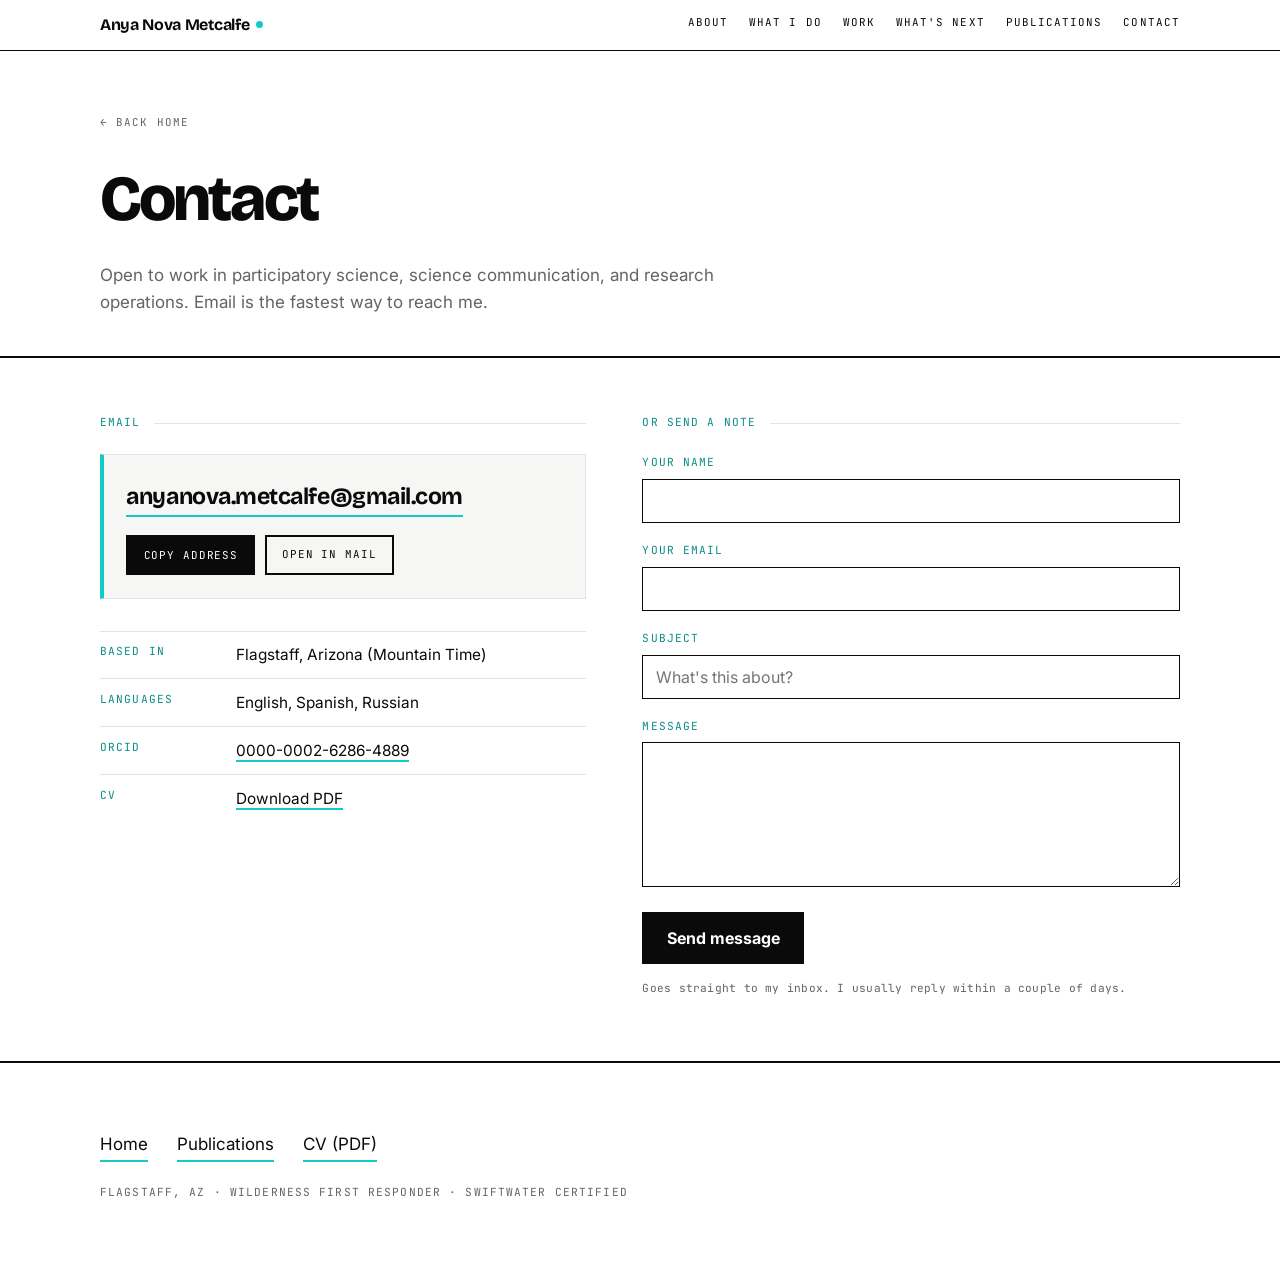
==== contact.html @ afe01399 "Initial commit" ====
<!DOCTYPE html>
<html lang="en">
<head>
  <meta charset="UTF-8">
  <meta name="viewport" content="width=device-width, initial-scale=1.0">
  <title>Contact — Anya Nova Metcalfe</title>
  <meta name="description" content="Get in touch with Anya Nova Metcalfe, stream ecologist and science communicator based in Flagstaff, Arizona.">
  <meta name="author" content="Anya Nova Metcalfe">

  <link rel="preconnect" href="https://fonts.googleapis.com">
  <link rel="preconnect" href="https://fonts.gstatic.com" crossorigin>
  <link href="https://fonts.googleapis.com/css2?family=Bricolage+Grotesque:opsz,wght@12..96,300;12..96,700;12..96,800&family=Inter:wght@400;500;600;700&family=JetBrains+Mono:wght@400;500&display=swap" rel="stylesheet">
  <link rel="stylesheet" href="style.css">
</head>
<body>

  <div class="topbar">
    <div class="wrap">
      <a class="brandmark" href="index.html">Anya&nbsp;Nova&nbsp;Metcalfe</a>
      <nav class="navlinks">
        <a href="index.html#about">About</a>
        <a href="index.html#what">What I do</a>
        <a href="index.html#work">Work</a>
        <a href="index.html#next">What&#39;s next</a>
        <a href="publications.html">Publications</a>
        <a href="contact.html">Contact</a>
      </nav>
    </div>
  </div>

  <header class="pub-hero">
    <div class="wrap">
      <a class="back-link" href="index.html">&larr; Back home</a>
      <h1>Contact</h1>
      <p>Open to work in participatory science, science communication, and research operations. Email is the fastest way to reach me.</p>
    </div>
  </header>

  <section class="contact-page">
    <div class="wrap contact-grid">

      <!-- ---------- direct email, easy to grab ---------- -->
      <div class="contact-direct">
        <p class="section-label mono">Email</p>
        <div class="email-card">
          <a class="email-big" href="mailto:anyanova.metcalfe@gmail.com">anyanova.metcalfe@gmail.com</a>
          <div class="email-actions">
            <button type="button" id="copyBtn" class="btn-copy mono">Copy address</button>
            <a class="btn-mail mono" href="mailto:anyanova.metcalfe@gmail.com">Open in mail</a>
          </div>
        </div>

        <dl class="detail-list">
          <div><dt class="mono">Based in</dt><dd>Flagstaff, Arizona (Mountain Time)</dd></div>
          <div><dt class="mono">Languages</dt><dd>English, Spanish, Russian</dd></div>
          <div><dt class="mono">ORCID</dt><dd><a href="https://orcid.org/0000-0002-6286-4889">0000-0002-6286-4889</a></dd></div>
          <div><dt class="mono">CV</dt><dd><a href="Anya_Metcalfe_CV.pdf" download>Download PDF</a></dd></div>
        </dl>
      </div>

      <!-- ---------- form ---------- -->
      <div class="contact-form-col">
        <p class="section-label mono">Or send a note</p>

        <!-- NOTE FOR ANYA: this form needs a free Formspree account to actually deliver mail.
             1. Sign up at formspree.io with anyanova.metcalfe@gmail.com
             2. Create a new form, copy the endpoint it gives you (looks like https://formspree.io/f/abcdwxyz)
             3. Paste it into the action="" below, replacing YOUR_FORM_ID
             Until you do that, the form will not send. The email above still works regardless. -->
        <form class="contact-form" action="https://formspree.io/f/YOUR_FORM_ID" method="POST">
          <label class="mono" for="name">Your name</label>
          <input type="text" id="name" name="name" required autocomplete="name">

          <label class="mono" for="email">Your email</label>
          <input type="email" id="email" name="email" required autocomplete="email">

          <label class="mono" for="subject">Subject</label>
          <input type="text" id="subject" name="_subject" placeholder="What&#39;s this about?">

          <label class="mono" for="message">Message</label>
          <textarea id="message" name="message" rows="6" required></textarea>

          <button type="submit" class="btn-send">Send message</button>
          <p class="form-note mono">Goes straight to my inbox. I usually reply within a couple of days.</p>
        </form>
      </div>

    </div>
  </section>

  <footer>
    <div class="wrap">
      <div class="contact-links">
        <a href="index.html">Home</a>
        <a href="publications.html">Publications</a>
        <a href="Anya_Metcalfe_CV.pdf" download>CV (PDF)</a>
      </div>
      <p class="footer-note mono">Flagstaff, AZ &middot; Wilderness First Responder &middot; Swiftwater certified</p>
    </div>
  </footer>

  <script>
    var btn = document.getElementById('copyBtn');
    btn.addEventListener('click', function () {
      navigator.clipboard.writeText('anyanova.metcalfe@gmail.com').then(function () {
        btn.textContent = 'Copied';
        setTimeout(function () { btn.textContent = 'Copy address'; }, 1800);
      }, function () {
        btn.textContent = 'Press Ctrl+C';
      });
    });
  </script>

</body>
</html>
---- style.css ----
/* =========================================================
   Anya Nova Metcalfe — personal site
   Black on white, turquoise accent.
   ========================================================= */

:root {
  --ink:      #0a0a0a;
  --paper:    #ffffff;
  --grey:     #666360;
  --rule:     #e3e3e1;
  --wash:     #f6f6f5;
  --turq:     #12cbc4;
  --turq-deep:#0b8c88;

  --display: "Bricolage Grotesque", system-ui, sans-serif;
  --body:    "Inter", system-ui, sans-serif;
  --mono:    "JetBrains Mono", ui-monospace, monospace;
}

* { box-sizing: border-box; }
html { scroll-behavior: smooth; }

body {
  margin: 0;
  background: var(--paper);
  color: var(--ink);
  font-family: var(--body);
  font-size: 17px;
  line-height: 1.6;
  -webkit-font-smoothing: antialiased;
}

.wrap { width: min(1080px, 90vw); margin-inline: auto; }
a { color: inherit; }

.mono {
  font-family: var(--mono);
  font-size: 0.7rem;
  letter-spacing: 0.1em;
  text-transform: uppercase;
}
.sp { font-style: italic; }

/* turquoise keyword emphasis */
.key { color: var(--turq-deep); font-weight: 700; }

/* ---------- top nav ---------- */
.topbar {
  position: sticky; top: 0; z-index: 20;
  background: rgba(255,255,255,0.92);
  backdrop-filter: blur(8px);
  border-bottom: 1px solid var(--ink);
}
.topbar .wrap {
  display: flex; align-items: center; justify-content: space-between;
  padding: 0.75rem 0; gap: 1rem;
}
.brandmark {
  font-family: var(--display);
  font-weight: 700;
  font-size: 1rem;
  letter-spacing: -0.02em;
  text-decoration: none;
}
.brandmark::after {
  content: "";
  display: inline-block;
  width: 7px; height: 7px;
  background: var(--turq);
  border-radius: 50%;
  margin-left: 0.4rem;
  vertical-align: 0.1em;
}
.navlinks { display: flex; gap: 1.3rem; flex-wrap: wrap; }
.navlinks a {
  font-family: var(--mono);
  font-size: 0.68rem;
  letter-spacing: 0.1em;
  text-transform: uppercase;
  text-decoration: none;
  padding-bottom: 3px;
  border-bottom: 2px solid transparent;
  transition: border-color 0.15s;
}
.navlinks a:hover { border-color: var(--turq); }

/* ---------- hero ---------- */
.hero { padding: 5rem 0 3rem; }
.hero .wrap {
  display: grid;
  grid-template-columns: 1.45fr 0.85fr;
  gap: 3.5rem;
  align-items: center;
}
@media (max-width: 820px){
  .hero .wrap { grid-template-columns: 1fr; gap: 2.5rem; }
  .hero { padding: 3rem 0 2rem; }
}

.eyebrow {
  display: inline-flex; align-items: center; gap: 0.55rem;
  color: var(--turq-deep);
  margin: 0 0 1.4rem;
}
.eyebrow::before {
  content: "";
  width: 28px; height: 2px;
  background: var(--turq);
}

.hero h1 {
  font-family: var(--display);
  font-weight: 800;
  font-size: clamp(3rem, 8vw, 5.6rem);
  line-height: 0.9;
  letter-spacing: -0.045em;
  margin: 0 0 1.4rem;
}
.hero h1 .nova {
  font-weight: 300;
  font-style: italic;
  letter-spacing: -0.02em;
}

.hero-sub {
  font-size: clamp(1.15rem, 2.2vw, 1.4rem);
  line-height: 1.4;
  max-width: 34ch;
  margin: 0 0 1.6rem;
  font-weight: 500;
}
.hero-fine { color: var(--grey); max-width: 46ch; margin: 0 0 2rem; font-size: 1rem; }

.hero-actions { display: flex; flex-wrap: wrap; gap: 0.7rem; margin: 0 0 2rem; }
.btn-cv, .btn-ghost {
  text-decoration: none;
  padding: 0.75rem 1.2rem;
  border: 2px solid var(--ink);
  transition: background 0.15s, color 0.15s;
}
.btn-cv { background: var(--ink); color: #fff; }
.btn-cv:hover { background: var(--turq); border-color: var(--turq); color: var(--ink); }
.btn-ghost { background: transparent; color: var(--ink); }
.btn-ghost:hover { background: var(--turq); border-color: var(--turq); }

.hero-meta { display: flex; flex-wrap: wrap; gap: 0.4rem 1.3rem; color: var(--grey); }

/* portrait with offset turquoise block */
.portrait { position: relative; }
.portrait::before {
  content: "";
  position: absolute;
  inset: 14px -14px -14px 14px;
  background: var(--turq);
  z-index: 0;
}
.portrait img {
  position: relative; z-index: 1;
  display: block; width: 100%; height: auto;
  filter: grayscale(100%) contrast(1.08);
}
.portrait figcaption {
  position: relative; z-index: 1;
  color: var(--grey);
  padding-top: 0.7rem;
}

/* ---------- stat rail ---------- */
.rail {
  border-top: 2px solid var(--ink);
  border-bottom: 1px solid var(--rule);
}
.rail .wrap {
  display: grid;
  grid-template-columns: repeat(4, 1fr);
  gap: 1.5rem;
  padding: 1.5rem 0;
}
@media (max-width: 720px){ .rail .wrap { grid-template-columns: repeat(2, 1fr); } }
.stat b {
  display: block;
  font-family: var(--display);
  font-weight: 700;
  font-size: 1.6rem;
  letter-spacing: -0.03em;
  line-height: 1;
}
.stat span { display: block; color: var(--grey); margin-top: 0.35rem; }

/* ---------- sections ---------- */
section { padding: 4.5rem 0; }
.section-label {
  color: var(--turq-deep);
  margin: 0 0 1.4rem;
  display: flex; align-items: center; gap: 0.85rem;
}
.section-label::after { content: ""; flex: 1; height: 1px; background: var(--rule); }

h2 {
  font-family: var(--display);
  font-weight: 700;
  font-size: clamp(2rem, 4.5vw, 3rem);
  line-height: 1;
  letter-spacing: -0.035em;
  margin: 0 0 1.4rem;
}
.lede { font-size: 1.25rem; line-height: 1.5; max-width: 58ch; font-weight: 500; }
.prose p { max-width: 60ch; }
.prose p + p { margin-top: 1rem; }

/* about */
.about { display: grid; grid-template-columns: 1fr 1fr; gap: 3rem; }
@media (max-width: 760px){ .about { grid-template-columns: 1fr; gap: 1.5rem; } }

/* ---------- capability cards ---------- */
.caps { background: var(--wash); border-top: 1px solid var(--rule); border-bottom: 1px solid var(--rule); }
.cap-grid {
  display: grid; grid-template-columns: repeat(3, 1fr);
  gap: 1.5rem; margin-top: 2.2rem;
}
@media (max-width: 800px){ .cap-grid { grid-template-columns: 1fr; } }
.cap {
  background: #fff;
  border: 1px solid var(--rule);
  border-top: 4px solid var(--turq);
  padding: 1.6rem 1.4rem;
  transition: transform 0.18s, box-shadow 0.18s;
}
.cap:hover { transform: translateY(-4px); box-shadow: 0 10px 0 -2px var(--turq); }
.cap h3 {
  font-family: var(--display);
  font-weight: 700; font-size: 1.35rem;
  letter-spacing: -0.02em;
  margin: 0.5rem 0 0.6rem;
}
.cap p { margin: 0 0 1rem; color: #333; font-size: 0.97rem; }
.cap ul { margin: 0; padding-left: 1.05rem; color: var(--grey); font-size: 0.9rem; }
.cap li { margin-bottom: 0.3rem; }
.cap li::marker { color: var(--turq); }

/* ---------- work list ---------- */
.work-list { list-style: none; margin: 0; padding: 0; border-top: 2px solid var(--ink); }
.work-item {
  display: grid;
  grid-template-columns: 8rem 1fr;
  gap: 1.5rem;
  padding: 1.6rem 0 1.6rem 0;
  border-bottom: 1px solid var(--rule);
  position: relative;
  transition: padding-left 0.18s;
}
.work-item::before {
  content: "";
  position: absolute; left: 0; top: 0; bottom: 0;
  width: 3px; background: var(--turq);
  transform: scaleY(0); transform-origin: top;
  transition: transform 0.18s;
}
.work-item:hover { padding-left: 1.1rem; }
.work-item:hover::before { transform: scaleY(1); }
.work-item .yr { color: var(--grey); padding-top: 0.3rem; }
.work-item h3 {
  font-family: var(--display);
  font-weight: 700; font-size: 1.25rem;
  letter-spacing: -0.02em;
  margin: 0 0 0.3rem;
}
.work-item .role { color: var(--turq-deep); margin: 0 0 0.5rem; }
.work-item p { margin: 0; max-width: 62ch; color: #333; }
@media (max-width: 620px){ .work-item { grid-template-columns: 1fr; gap: 0.4rem; } }

/* ---------- what's next (inverted) ---------- */
.next { background: var(--ink); color: #fff; }
.next h2, .next .lede { color: #fff; }
.next .section-label { color: var(--turq); }
.next .section-label::after { background: #333; }
.next-list {
  display: flex; flex-wrap: wrap; gap: 0.6rem;
  margin-top: 2rem; padding: 0; list-style: none;
}
.next-list li {
  border: 1px solid #3a3a3a;
  padding: 0.6rem 1rem;
  font-family: var(--mono);
  font-size: 0.72rem;
  letter-spacing: 0.06em;
  text-transform: uppercase;
  transition: border-color 0.15s, color 0.15s;
}
.next-list li:hover { border-color: var(--turq); color: var(--turq); }
.next-note { color: #9c9c9c; margin-top: 2rem; max-width: 58ch; }

/* ---------- teaser cta ---------- */
.teaser-cta {
  display: inline-flex; align-items: center; gap: 0.5rem;
  font-family: var(--mono); font-size: 0.72rem;
  text-transform: uppercase; letter-spacing: 0.1em;
  text-decoration: none;
  border-bottom: 2px solid var(--turq);
  padding-bottom: 0.25rem; margin-top: 1.2rem;
  transition: gap 0.18s;
}
.teaser-cta:hover { gap: 0.95rem; }

/* ---------- footer ---------- */
footer { border-top: 2px solid var(--ink); padding: 3rem 0; }
.contact-links { display: flex; flex-wrap: wrap; gap: 0.9rem 1.8rem; margin: 1.2rem 0; }
.contact-links a {
  text-decoration: none;
  border-bottom: 2px solid var(--turq);
  padding-bottom: 2px;
}
.contact-links a:hover { color: var(--turq-deep); }
.footer-note { color: var(--grey); margin-top: 1.4rem; }

/* =========================================================
   Publications page
   ========================================================= */
.pub-hero { padding: 3.5rem 0 2.5rem; border-bottom: 2px solid var(--ink); }
.pub-hero h1 {
  font-family: var(--display); font-weight: 800;
  font-size: clamp(2.4rem, 6vw, 4rem);
  letter-spacing: -0.045em;
  margin: 0.9rem 0 0.7rem;
}
.pub-hero p { max-width: 58ch; color: var(--grey); margin: 0; }
.pub-hero p a { color: var(--turq-deep); }
.back-link {
  font-family: var(--mono); font-size: 0.68rem;
  text-transform: uppercase; letter-spacing: 0.1em;
  text-decoration: none; color: var(--grey);
}
.back-link:hover { color: var(--turq-deep); }

.pub-group { padding: 4rem 0 1.5rem; }
.pub-group h2 { font-size: 1.7rem; margin: 0 0 0.4rem; }
.pub-group .count { color: var(--turq-deep); margin: 0 0 2.4rem; }

.pub-list { margin: 0; padding: 0; }
.pub { max-width: 74ch; margin-bottom: 2.6rem; }
.pub p { margin: 0; }
.pub .ptitle {
  font-weight: 600;
  font-size: 1.05rem;
  line-height: 1.4;
  margin-bottom: 0.35rem;
}
.pub .ptitle a { text-decoration: none; border-bottom: 2px solid var(--turq); }
.pub .ptitle a:hover { color: var(--turq-deep); }
.pub .pauthors { color: var(--grey); font-size: 0.9rem; line-height: 1.5; }
.pub .pauthors b { color: var(--ink); font-weight: 600; }
.pub .pmeta { color: var(--grey); font-size: 0.9rem; margin-top: 0.15rem; }

/* =========================================================
   Contact page
   ========================================================= */
.contact-page { padding: 3.5rem 0 4rem; }
.contact-grid {
  display: grid; grid-template-columns: 0.95fr 1.05fr;
  gap: 3.5rem; align-items: start;
}
@media (max-width: 800px){ .contact-grid { grid-template-columns: 1fr; gap: 2.5rem; } }

.email-card {
  background: var(--wash);
  border: 1px solid var(--rule);
  border-left: 4px solid var(--turq);
  padding: 1.4rem;
}
.email-big {
  font-family: var(--display);
  font-size: clamp(1.1rem, 2.4vw, 1.45rem);
  font-weight: 700;
  letter-spacing: -0.02em;
  text-decoration: none;
  word-break: break-all;
  display: inline-block;
  border-bottom: 2px solid var(--turq);
}
.email-actions { display: flex; flex-wrap: wrap; gap: 0.6rem; margin-top: 1.1rem; }
.btn-copy, .btn-mail {
  font-family: var(--mono); font-size: 0.68rem;
  letter-spacing: 0.08em; text-transform: uppercase;
  padding: 0.6rem 0.95rem; cursor: pointer; text-decoration: none;
  border: 2px solid var(--ink);
  transition: background 0.15s, border-color 0.15s;
}
.btn-copy { background: var(--ink); color: #fff; }
.btn-copy:hover { background: var(--turq); border-color: var(--turq); color: var(--ink); }
.btn-mail { background: transparent; color: var(--ink); }
.btn-mail:hover { background: var(--turq); border-color: var(--turq); }

.detail-list { margin: 2rem 0 0; }
.detail-list > div {
  display: grid; grid-template-columns: 7.5rem 1fr;
  gap: 1rem; padding: 0.7rem 0;
  border-top: 1px solid var(--rule);
}
.detail-list dt { color: var(--turq-deep); }
.detail-list dd { margin: 0; font-size: 0.96rem; }
.detail-list a { text-decoration: none; border-bottom: 2px solid var(--turq); }

.contact-form { display: flex; flex-direction: column; }
.contact-form label { color: var(--turq-deep); margin-bottom: 0.4rem; }
.contact-form label:not(:first-of-type) { margin-top: 1.2rem; }
.contact-form input,
.contact-form textarea {
  font-family: var(--body); font-size: 1rem; color: var(--ink);
  background: #fff; border: 1px solid var(--ink);
  padding: 0.7rem 0.8rem; width: 100%;
}
.contact-form input:focus,
.contact-form textarea:focus {
  outline: none; border-color: var(--turq);
  box-shadow: 0 0 0 3px rgba(18, 203, 196, 0.25);
}
.contact-form textarea { resize: vertical; }
.btn-send {
  font-family: var(--body); font-weight: 700; font-size: 1rem;
  background: var(--ink); color: #fff;
  border: 2px solid var(--ink);
  padding: 0.85rem 1.4rem; margin-top: 1.6rem;
  cursor: pointer; align-self: flex-start;
  transition: background 0.15s, color 0.15s;
}
.btn-send:hover { background: var(--turq); border-color: var(--turq); color: var(--ink); }
.form-note { color: var(--grey); margin: 1rem 0 0; text-transform: none; letter-spacing: 0.02em; }

/* ---------- a11y ---------- */
a:focus-visible, button:focus-visible, .navlinks a:focus-visible {
  outline: 3px solid var(--turq); outline-offset: 3px;
}
@media (prefers-reduced-motion: reduce) {
  html { scroll-behavior: auto; }
  * { transition: none !important; }
}
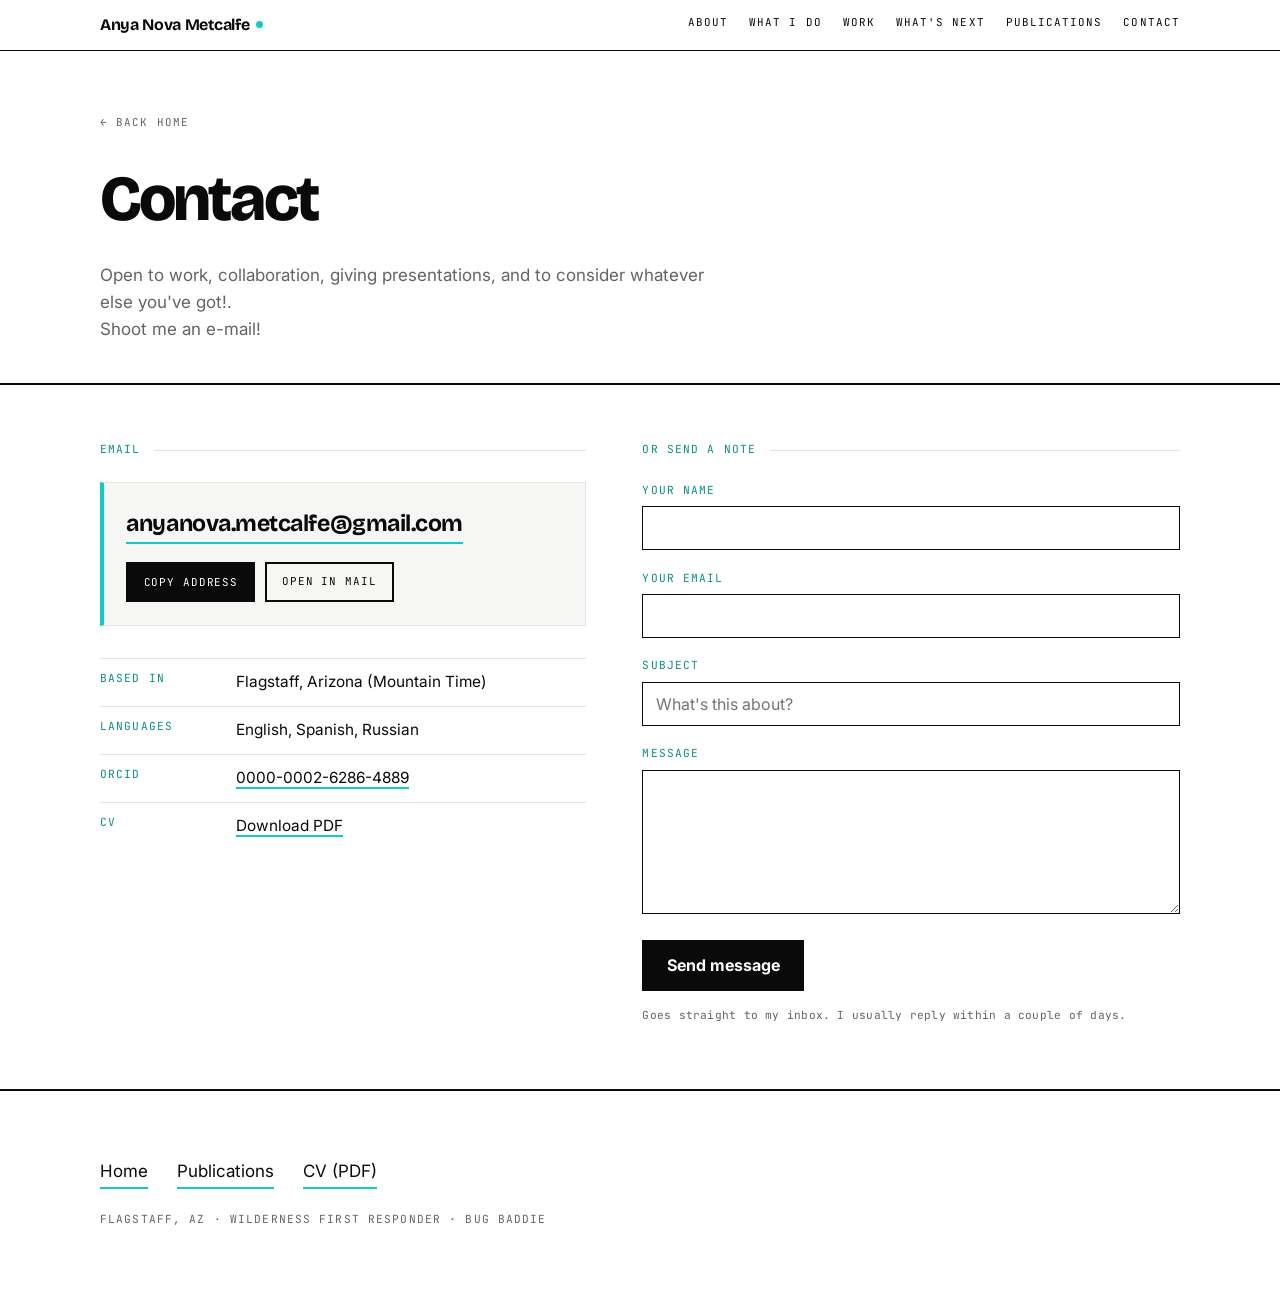
==== commit bf2063b2: "Update contact page description and footer text" ====
--- a/contact.html
+++ b/contact.html
@@ -4,7 +4,7 @@
   <meta charset="UTF-8">
   <meta name="viewport" content="width=device-width, initial-scale=1.0">
   <title>Contact — Anya Nova Metcalfe</title>
-  <meta name="description" content="Get in touch with Anya Nova Metcalfe, stream ecologist and science communicator based in Flagstaff, Arizona.">
+  <meta name="description" content="Get in touch with Anya Nova Metcalfe, ecologist and science communicator based in Flagstaff, Arizona.">
   <meta name="author" content="Anya Nova Metcalfe">
 
   <link rel="preconnect" href="https://fonts.googleapis.com">
@@ -32,7 +32,8 @@
     <div class="wrap">
       <a class="back-link" href="index.html">&larr; Back home</a>
       <h1>Contact</h1>
-      <p>Open to work in participatory science, science communication, and research operations. Email is the fastest way to reach me.</p>
+      <p>Open to work, collaboration, giving presentations, and to consider whatever else you've got!.</p>
+      <p>Shoot me an e-mail!</p>
     </div>
   </header>
 
@@ -67,7 +68,7 @@
              2. Create a new form, copy the endpoint it gives you (looks like https://formspree.io/f/abcdwxyz)
              3. Paste it into the action="" below, replacing YOUR_FORM_ID
              Until you do that, the form will not send. The email above still works regardless. -->
-        <form class="contact-form" action="https://formspree.io/f/YOUR_FORM_ID" method="POST">
+        <form class="contact-form" action="https://formspree.io/f/xbdngqke" method="POST">
           <label class="mono" for="name">Your name</label>
           <input type="text" id="name" name="name" required autocomplete="name">
 
@@ -95,7 +96,7 @@
         <a href="publications.html">Publications</a>
         <a href="Anya_Metcalfe_CV.pdf" download>CV (PDF)</a>
       </div>
-      <p class="footer-note mono">Flagstaff, AZ &middot; Wilderness First Responder &middot; Swiftwater certified</p>
+      <p class="footer-note mono">Flagstaff, AZ &middot; Wilderness First Responder &middot; Bug Baddie</p>
     </div>
   </footer>
 
--- a/style.css
+++ b/style.css
@@ -116,11 +116,6 @@
   letter-spacing: -0.045em;
   margin: 0 0 1.4rem;
 }
-.hero h1 .nova {
-  font-weight: 300;
-  font-style: italic;
-  letter-spacing: -0.02em;
-}
 
 .hero-sub {
   font-size: clamp(1.15rem, 2.2vw, 1.4rem);
@@ -129,7 +124,7 @@
   margin: 0 0 1.6rem;
   font-weight: 500;
 }
-.hero-fine { color: var(--grey); max-width: 46ch; margin: 0 0 2rem; font-size: 1rem; }
+.hero-fine { color: var(--grey); max-width: 54ch; margin: 0 0 2rem; font-size: 0.98rem; line-height: 1.55; }
 
 .hero-actions { display: flex; flex-wrap: wrap; gap: 0.7rem; margin: 0 0 2rem; }
 .btn-cv, .btn-ghost {
@@ -157,7 +152,12 @@
 .portrait img {
   position: relative; z-index: 1;
   display: block; width: 100%; height: auto;
-  filter: grayscale(100%) contrast(1.08);
+  filter: none;
+  transition: filter 0.5s ease;
+}
+@media (hover: hover) and (pointer: fine) {
+  .portrait img { filter: grayscale(100%) contrast(1.08); }
+  .portrait:hover img { filter: none; }
 }
 .portrait figcaption {
   position: relative; z-index: 1;
@@ -211,6 +211,28 @@
 /* about */
 .about { display: grid; grid-template-columns: 1fr 1fr; gap: 3rem; }
 @media (max-width: 760px){ .about { grid-template-columns: 1fr; gap: 1.5rem; } }
+
+/* wide about photo, full bleed */
+.about-photo { margin: 3.5rem 0 0; }
+.about-photo img {
+  display: block;
+  width: 100%;
+  height: auto;
+  max-height: 62vh;
+  object-fit: cover;
+  border-top: 3px solid var(--turq);
+  border-bottom: 3px solid var(--turq);
+  filter: none;
+  transition: filter 0.5s ease;
+}
+@media (hover: hover) and (pointer: fine) {
+  .about-photo img { filter: grayscale(100%) contrast(1.06); }
+  .about-photo:hover img { filter: none; }
+}
+.about-photo figcaption {
+  color: var(--grey);
+  padding-top: 0.8rem;
+}
 
 /* ---------- capability cards ---------- */
 .caps { background: var(--wash); border-top: 1px solid var(--rule); border-bottom: 1px solid var(--rule); }
@@ -290,6 +312,91 @@
 .next-list li:hover { border-color: var(--turq); color: var(--turq); }
 .next-note { color: #9c9c9c; margin-top: 2rem; max-width: 58ch; }
 
+/* ---------- photo thumbs ---------- */
+.thumbs { padding: 0 0 3rem; }
+.thumbs-label { color: var(--grey); margin: 0 0 0.9rem; }
+.thumbs-hint { color: var(--turq-deep); }
+.thumb-row { display: flex; flex-wrap: wrap; gap: 0.9rem; }
+.thumb { margin: 0; width: 118px; }
+.thumb-btn {
+  display: block;
+  padding: 0;
+  border: none;
+  background: none;
+  cursor: zoom-in;
+  width: 100%;
+}
+.thumb-btn img {
+  display: block;
+  width: 100%;
+  aspect-ratio: 1 / 1;
+  object-fit: cover;
+  border-bottom: 2px solid var(--turq);
+  filter: none;
+  transition: filter 0.4s ease, transform 0.2s ease;
+}
+.thumb figcaption {
+  color: var(--grey);
+  font-size: 0.58rem;
+  letter-spacing: 0.05em;
+  padding-top: 0.4rem;
+}
+@media (hover: hover) and (pointer: fine) {
+  .thumb-btn img { filter: grayscale(100%) contrast(1.06); }
+  .thumb-btn:hover img { filter: none; transform: translateY(-3px); }
+}
+.thumb-btn:focus-visible { outline: 3px solid var(--turq); outline-offset: 3px; }
+@media (max-width: 520px){
+  .thumb { width: calc(50% - 0.45rem); }
+}
+
+/* ---------- lightbox ---------- */
+.lightbox {
+  position: fixed;
+  inset: 0;
+  z-index: 100;
+  background: rgba(10, 10, 10, 0.94);
+  display: flex;
+  align-items: center;
+  justify-content: center;
+  padding: 3rem 1.5rem;
+  cursor: zoom-out;
+}
+.lightbox[hidden] { display: none; }
+.lightbox-inner {
+  margin: 0;
+  max-width: 900px;
+  cursor: default;
+}
+.lightbox-inner img {
+  display: block;
+  max-width: 100%;
+  max-height: 78vh;
+  width: auto;
+  margin: 0 auto;
+  border: 3px solid var(--turq);
+}
+.lightbox-inner figcaption {
+  color: #cfcfcf;
+  text-align: center;
+  padding-top: 0.9rem;
+}
+.lightbox-close {
+  position: absolute;
+  top: 1rem;
+  right: 1.25rem;
+  background: none;
+  border: none;
+  color: #fff;
+  font-size: 2.6rem;
+  line-height: 1;
+  cursor: pointer;
+  padding: 0.25rem 0.6rem;
+  transition: color 0.15s;
+}
+.lightbox-close:hover { color: var(--turq); }
+.lightbox-close:focus-visible { outline: 3px solid var(--turq); outline-offset: 2px; }
+
 /* ---------- teaser cta ---------- */
 .teaser-cta {
   display: inline-flex; align-items: center; gap: 0.5rem;
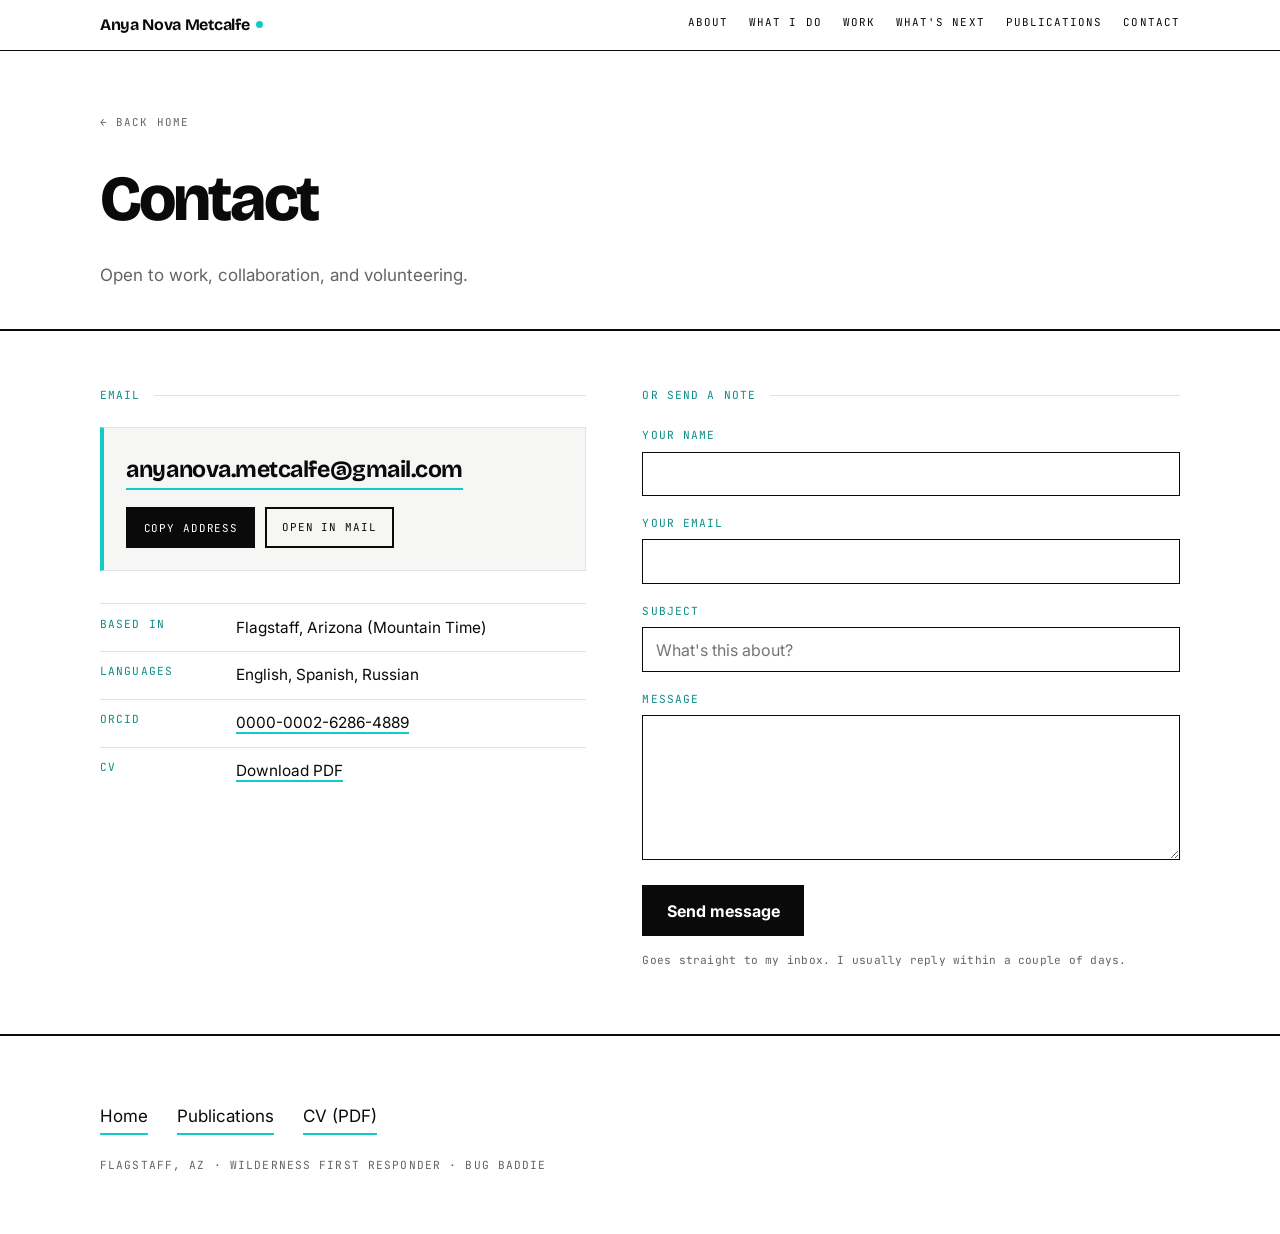
==== commit c21529c1: "Revise contact section for clarity on opportunities Updated contact information to reflect availabil" ====
--- a/contact.html
+++ b/contact.html
@@ -32,8 +32,7 @@
     <div class="wrap">
       <a class="back-link" href="index.html">&larr; Back home</a>
       <h1>Contact</h1>
-      <p>Open to work, collaboration, giving presentations, and to consider whatever else you've got!.</p>
-      <p>Shoot me an e-mail!</p>
+      <p>Open to work, collaboration, and volunteering.</p>
     </div>
   </header>
 
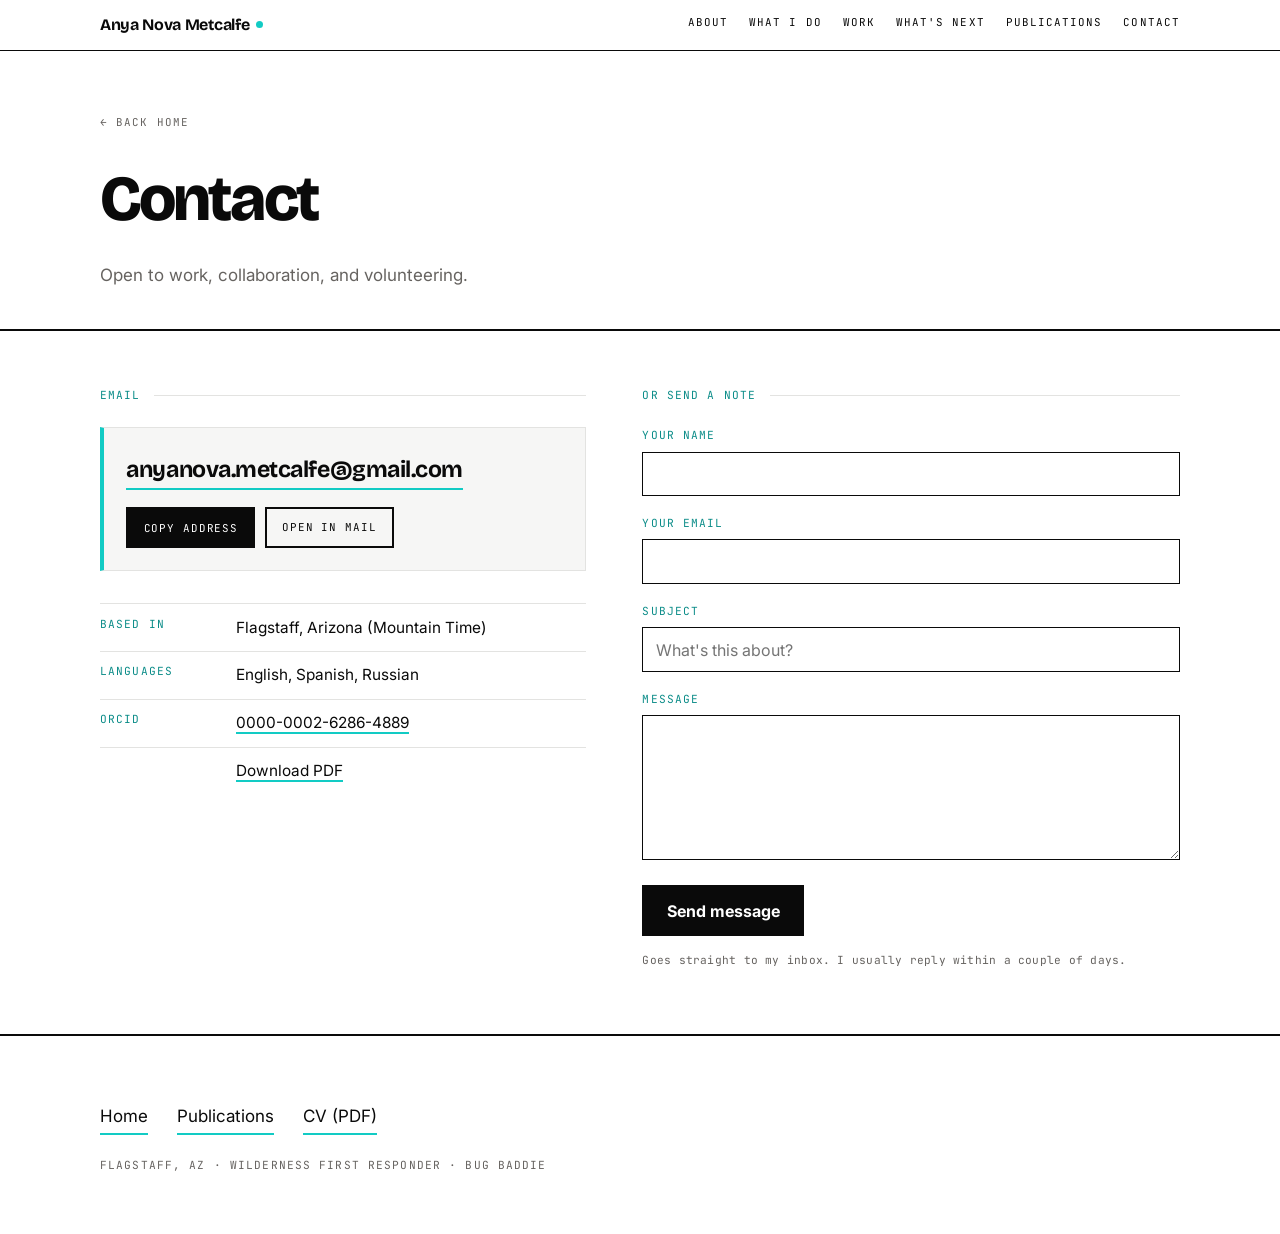
==== commit cec3484a: "Rename CV file for consistency in links" ====
--- a/contact.html
+++ b/contact.html
@@ -54,7 +54,7 @@
           <div><dt class="mono">Based in</dt><dd>Flagstaff, Arizona (Mountain Time)</dd></div>
           <div><dt class="mono">Languages</dt><dd>English, Spanish, Russian</dd></div>
           <div><dt class="mono">ORCID</dt><dd><a href="https://orcid.org/0000-0002-6286-4889">0000-0002-6286-4889</a></dd></div>
-          <div><dt class="mono">CV</dt><dd><a href="Anya_Metcalfe_CV.pdf" download>Download PDF</a></dd></div>
+          <div><dt class="mono"></dt><dd><a href="Anya Metcalfe CV.pdf" download>Download PDF</a></dd></div>
         </dl>
       </div>
 
@@ -93,7 +93,7 @@
       <div class="contact-links">
         <a href="index.html">Home</a>
         <a href="publications.html">Publications</a>
-        <a href="Anya_Metcalfe_CV.pdf" download>CV (PDF)</a>
+        <a href="Anya Metcalfe CV.pdf" download>CV (PDF)</a>
       </div>
       <p class="footer-note mono">Flagstaff, AZ &middot; Wilderness First Responder &middot; Bug Baddie</p>
     </div>
